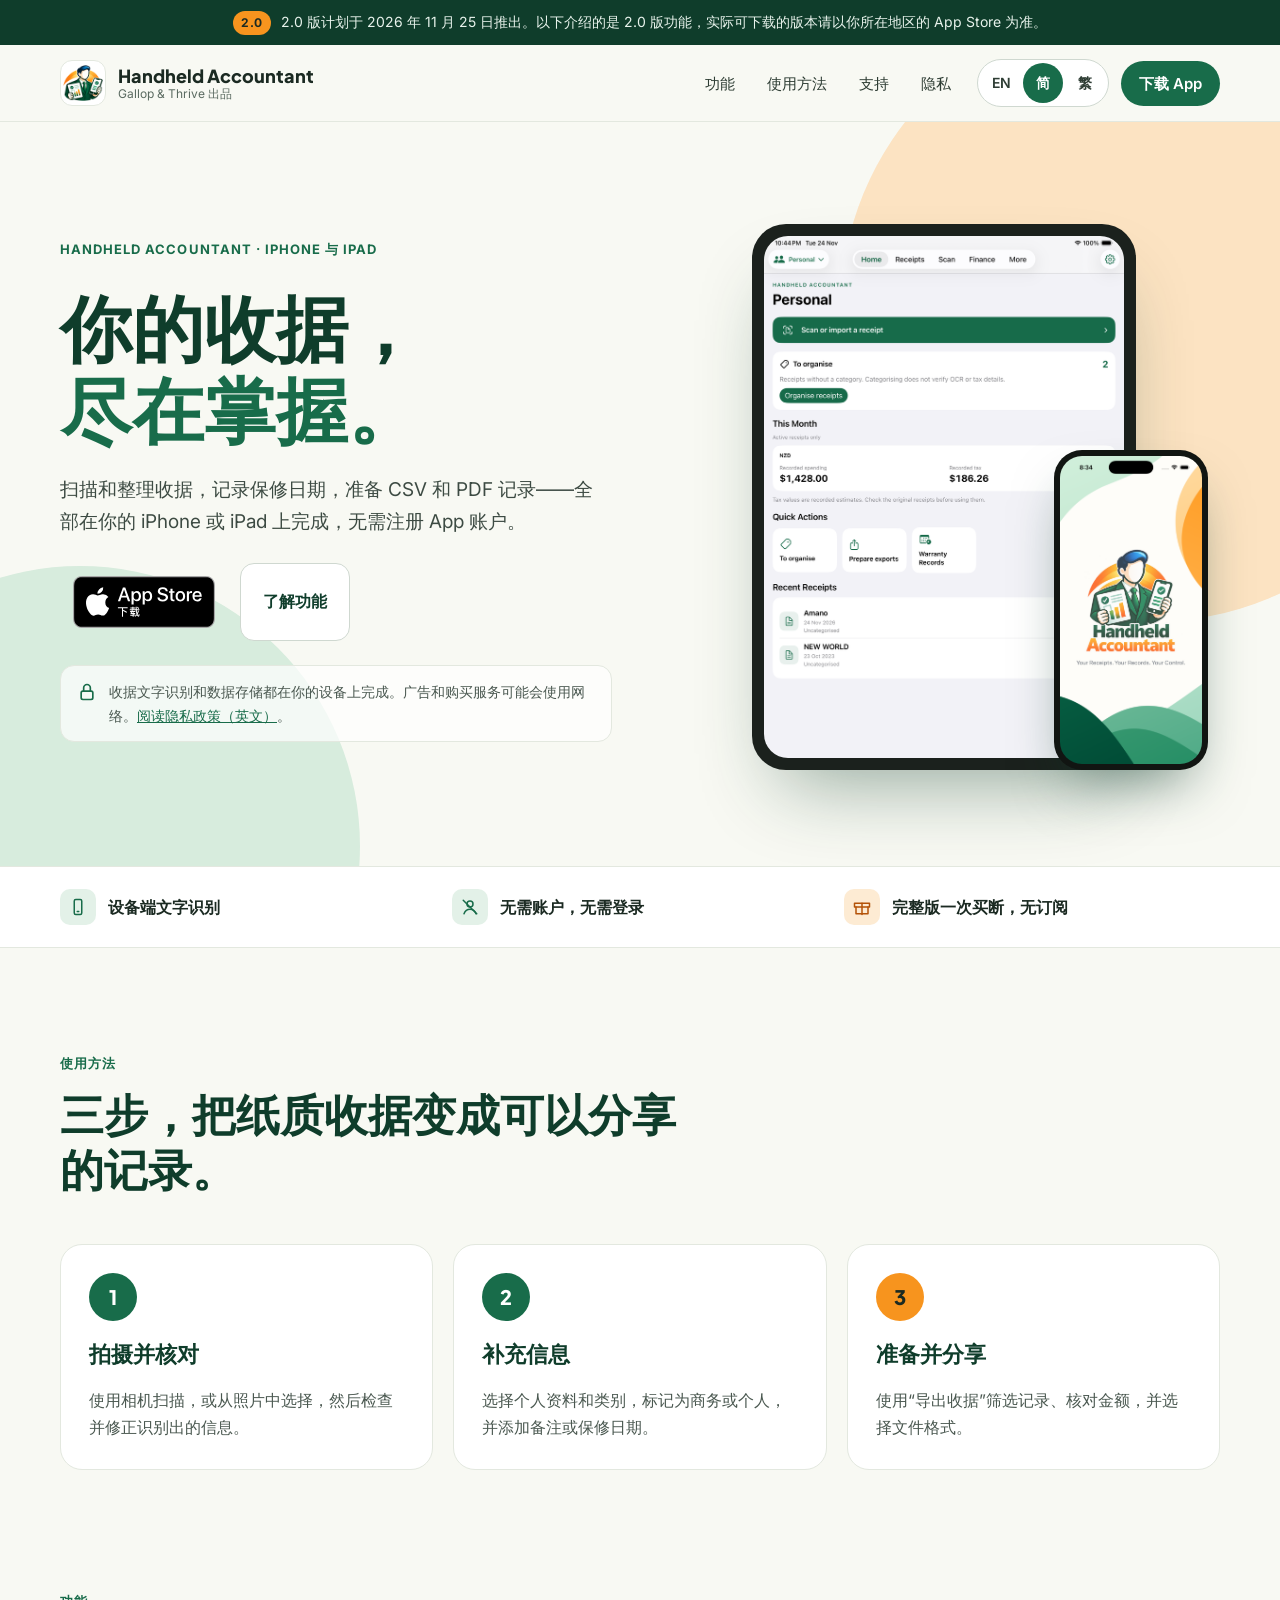
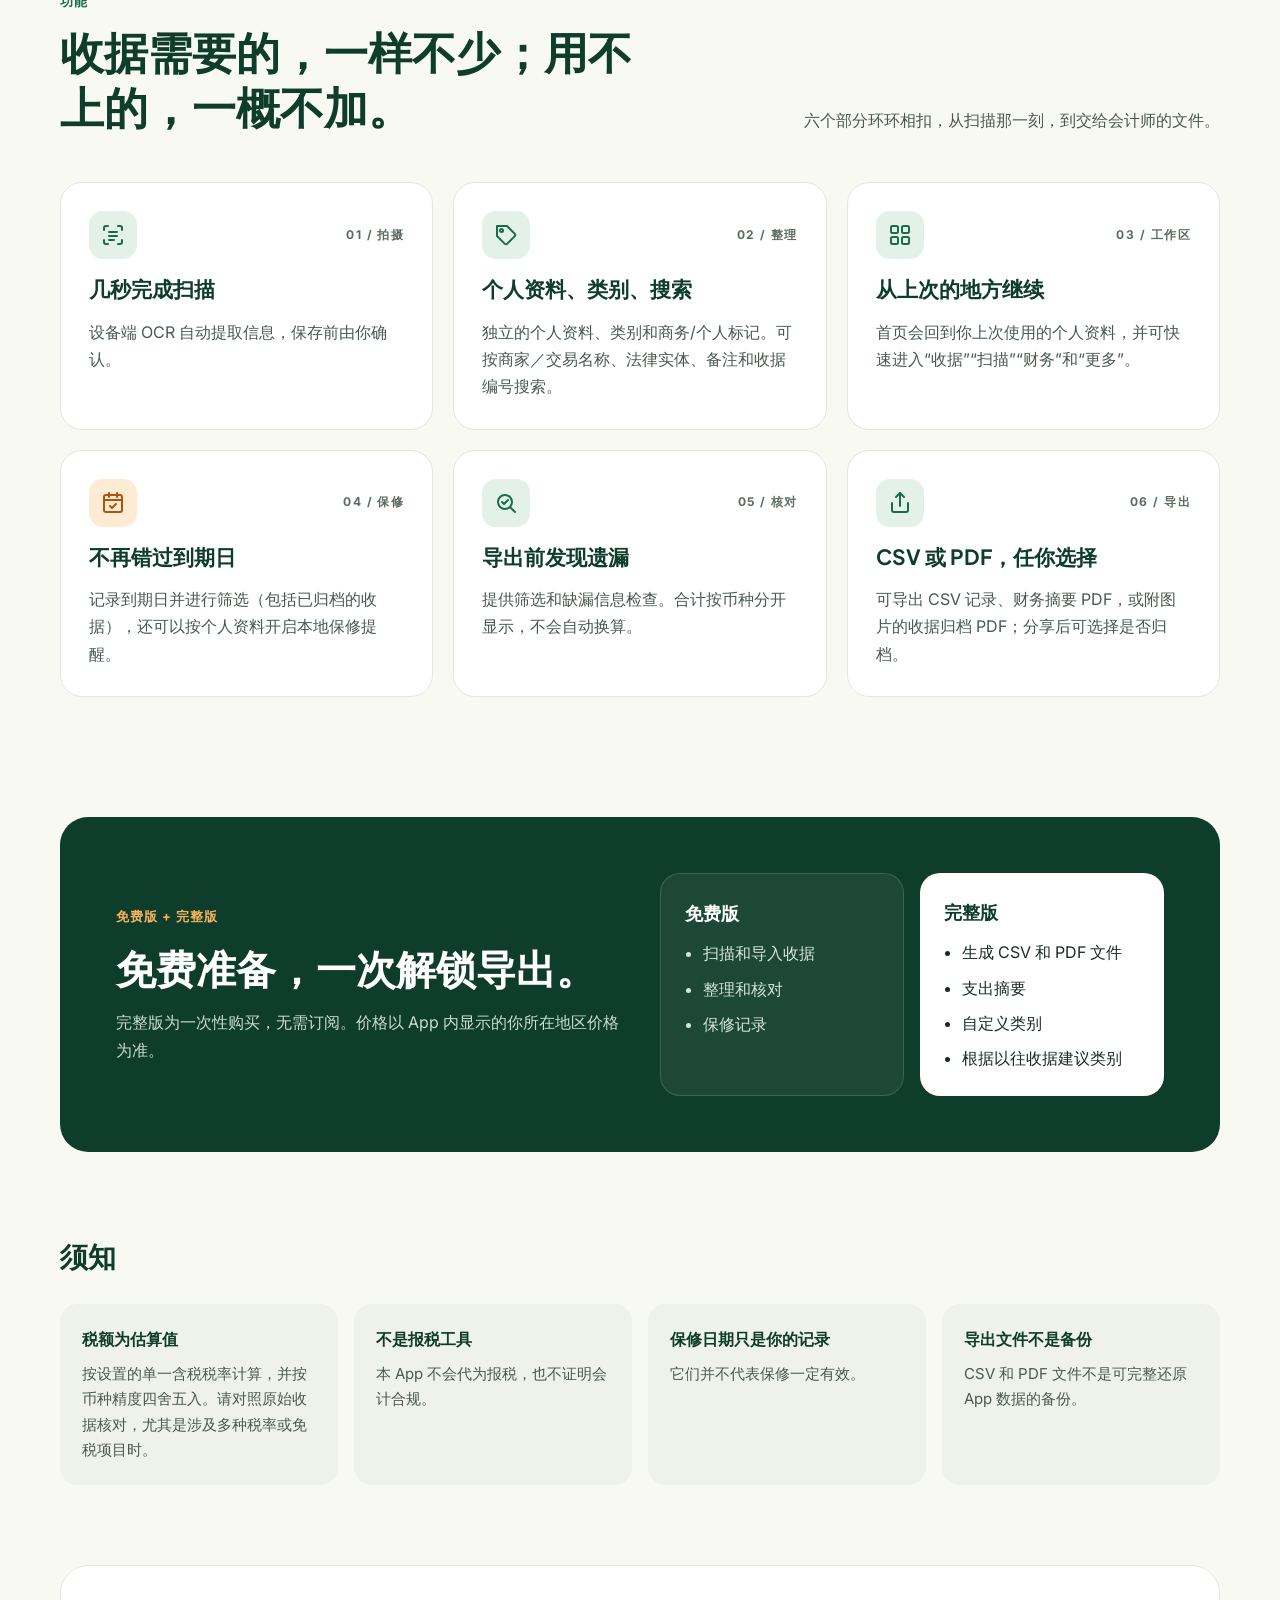
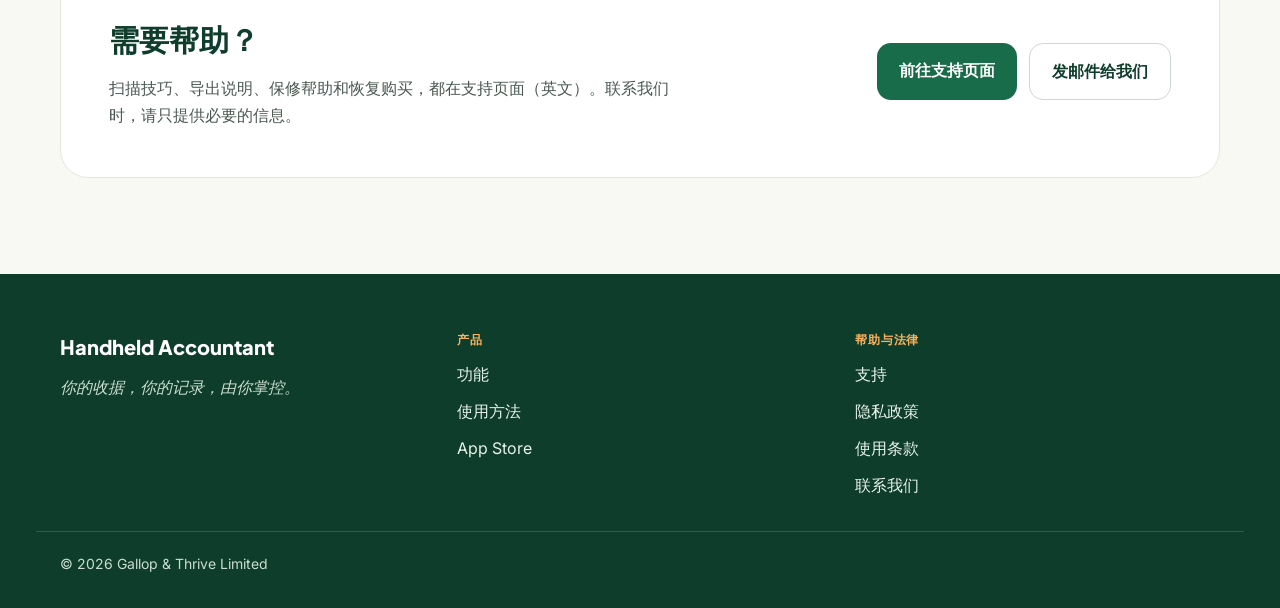
==== zh-hans/index.html @ f7d6fe5a "Add Simplified Chinese homepage" ====
<!DOCTYPE html>

<html lang="zh-Hans">
<head>
<meta charset="utf-8"/>
<title>Handheld Accountant — 首页</title>

<link href="https://fonts.googleapis.com" rel="preconnect"/><link href="https://fonts.googleapis.com/css2?family=Inter:wght@400;500;600;700&amp;family=Plus+Jakarta+Sans:wght@600;700;800&amp;display=swap" rel="stylesheet"/><meta content="width=device-width, initial-scale=1" name="viewport"/><meta content="在 iPhone 和 iPad 上扫描、整理和核对收据，记录保修日期，并准备 CSV 和 PDF 导出文件。" name="description"/><meta content="#186C4A" name="theme-color"/><meta content="website" property="og:type"/><meta content="zh_CN" property="og:locale"/><meta content="Handheld Accountant — 首页" property="og:title"/><meta content="在 iPhone 和 iPad 上扫描、整理和核对收据，记录保修日期，并准备 CSV 和 PDF 导出文件。" property="og:description"/><meta content="https://gallopnthrive-web.github.io/zh-hans/" property="og:url"/><meta content="https://gallopnthrive-web.github.io/assets/og-image.jpg" property="og:image"/><meta content="1200" property="og:image:width"/><meta content="630" property="og:image:height"/><meta content="summary_large_image" name="twitter:card"/><link href="/css/site.css?v=20261124-3" rel="stylesheet"/><link href="/assets/favicon-32.png" rel="icon" sizes="32x32" type="image/png"/><link href="/assets/apple-touch-icon.png" rel="apple-touch-icon"/><link href="https://gallopnthrive-web.github.io/zh-hans/" rel="canonical"/><link href="https://gallopnthrive-web.github.io/" hreflang="en" rel="alternate"/><link href="https://gallopnthrive-web.github.io/zh-hans/" hreflang="zh-Hans" rel="alternate"/><link href="https://gallopnthrive-web.github.io/zh-hant/" hreflang="zh-Hant" rel="alternate"/><link href="https://gallopnthrive-web.github.io/" hreflang="x-default" rel="alternate"/></head>
<body><a class="skip-link" href="#main">跳到主要内容</a>


<div class="design-001">
<!-- Version notice -->
<div class="version-notice design-002">
<span class="design-003">2.0</span>2.0 版计划于 2026 年 11 月 25 日推出。以下介绍的是 2.0 版功能，实际可下载的版本请以你所在地区的 App Store 为准。
</div>
<!-- Header -->
<header class="site-header design-004">
<div class="design-005">
<a aria-current="page" class="home-link design-006" href="/zh-hans/">
<span class="design-007"><img alt="" class="design-008" src="/assets/accountant-character-96.png"/></span>
<span class="design-009"><span class="design-010">Handheld Accountant</span><span class="design-011">Gallop &amp; Thrive 出品</span></span>
</a>
<nav aria-label="主导航" class="design-012">
<a class="nav-link design-013" href="#features">功能</a>
<a class="nav-link design-013" href="#workflow">使用方法</a>
<a class="nav-link design-013" href="/Handheld-Accountants/support.html" hreflang="en">支持</a>
<a class="nav-link design-013" href="/Handheld-Accountants/" hreflang="en">隐私</a>
<div class="lang-switch" role="group" aria-label="语言"><a href="/" hreflang="en" lang="en" title="English" aria-label="English">EN</a><a href="/zh-hans/" hreflang="zh-Hans" lang="zh-Hans" title="简体中文" aria-label="简体中文" aria-current="true">简</a><a href="/zh-hant/" hreflang="zh-Hant" lang="zh-Hant" title="繁體中文" aria-label="繁體中文">繁</a></div>
<a class="nav-link design-014" href="https://apps.apple.com/app/id6785436951">下载 App</a>
</nav>
</div>
</header>
<main id="main">
<!-- Hero -->
<section class="home-hero design-015">
<div aria-hidden="true" class="design-016"></div>
<div aria-hidden="true" class="design-017"></div>
<div class="design-018">
<div class="design-019">
<p class="section-label design-020">Handheld Accountant · iPhone 与 iPad</p>
<h1 class="design-021">你的收据，<br/><span class="design-022">尽在掌握。</span></h1>
<p class="design-023">扫描和整理收据，记录保修日期，准备 CSV 和 PDF 记录——全部在你的 iPhone 或 iPad 上完成，无需注册 App 账户。</p>
<div class="design-024">
<a class="app-store-badge" href="https://apps.apple.com/app/id6785436951"><img alt="在 App Store 下载" height="52" src="/assets/app-store-badge-zh-hans.svg"/></a>
<a class="design-025" href="#features">了解功能</a>
</div>
<div class="design-026">
<svg aria-hidden="true" class="design-027" fill="none" height="20" stroke="#186C4A" stroke-linecap="round" stroke-linejoin="round" stroke-width="2" viewbox="0 0 24 24" width="20"><rect height="10" rx="2" width="14" x="5" y="11"></rect><path d="M8 11V7a4 4 0 0 1 8 0v4"></path></svg>
<p class="design-028">收据文字识别和数据存储都在你的设备上完成。广告和购买服务可能会使用网络。<a href="/Handheld-Accountants/" hreflang="en">阅读隐私政策（英文）</a>。</p>
</div>
</div>
<div class="design-029">
<div class="design-030">
<img alt="iPad 上的 Handheld Accountant 首页，显示扫描按钮、待整理项目和最近的收据" class="design-031" src="/assets/ipad-home-screenshot.png"/>
</div>
<div class="design-032">
<img alt="iPhone 上的 Handheld Accountant 启动画面" class="design-033" src="/assets/iphone-home-screenshot.png"/>
</div>
</div>
</div>
</section>
<!-- Trust strip -->
<section aria-label="亮点" class="design-034">
<div class="design-035">
<div class="design-036"><span class="design-037"><svg aria-hidden="true" fill="none" height="18" stroke="#186C4A" stroke-linecap="round" stroke-linejoin="round" stroke-width="2" viewbox="0 0 24 24" width="18"><rect height="20" rx="2" width="10" x="7" y="2"></rect><path d="M11 18h2"></path></svg></span>设备端文字识别</div>
<div class="design-036"><span class="design-037"><svg aria-hidden="true" fill="none" height="18" stroke="#186C4A" stroke-linecap="round" stroke-linejoin="round" stroke-width="2" viewbox="0 0 24 24" width="18"><circle cx="12" cy="8" r="4"></circle><path d="M4 21c1.5-4 4.5-6 8-6s6.5 2 8 6"></path><path d="M3 3l18 18"></path></svg></span>无需账户，无需登录</div>
<div class="design-036"><span class="design-038"><svg aria-hidden="true" fill="none" height="18" stroke="#B45309" stroke-linecap="round" stroke-linejoin="round" stroke-width="2" viewbox="0 0 24 24" width="18"><path d="M20 12v9H4v-9"></path><path d="M2 7h20v5H2z"></path><path d="M12 22V7"></path></svg></span>完整版一次买断，无订阅</div>
</div>
</section>
<!-- How it works -->
<section class="design-039" id="workflow">
<p class="section-label design-040">使用方法</p>
<h2 class="design-041">三步，把纸质收据变成可以分享的记录。</h2>
<ol class="design-042">
<li class="design-043">
<span class="design-044">1</span>
<h3 class="design-045">拍摄并核对</h3>
<p class="design-046">使用相机扫描，或从照片中选择，然后检查并修正识别出的信息。</p>
</li>
<li class="design-043">
<span class="design-044">2</span>
<h3 class="design-045">补充信息</h3>
<p class="design-046">选择个人资料和类别，标记为商务或个人，并添加备注或保修日期。</p>
</li>
<li class="design-043">
<span class="design-047">3</span>
<h3 class="design-045">准备并分享</h3>
<p class="design-046">使用“导出收据”筛选记录、核对金额，并选择文件格式。</p>
</li>
</ol>
</section>
<!-- Features -->
<section class="design-048" id="features">
<div class="design-049">
<div>
<p class="section-label design-040">功能</p>
<h2 class="design-050">收据需要的，一样不少；用不上的，一概不加。</h2>
</div>
<p class="design-051">六个部分环环相扣，从扫描那一刻，到交给会计师的文件。</p>
</div>
<div class="design-052">
<article class="design-053">
<div class="design-054"><span class="design-055"><svg aria-hidden="true" fill="none" height="24" stroke="#186C4A" stroke-linecap="round" stroke-linejoin="round" stroke-width="2" viewbox="0 0 24 24" width="24"><path d="M3 7V5a2 2 0 0 1 2-2h2"></path><path d="M17 3h2a2 2 0 0 1 2 2v2"></path><path d="M21 17v2a2 2 0 0 1-2 2h-2"></path><path d="M7 21H5a2 2 0 0 1-2-2v-2"></path><path d="M8 9h8M8 13h8M8 17h5"></path></svg></span><span class="design-056">01 / 拍摄</span></div>
<h3 class="design-057">几秒完成扫描</h3>
<p class="design-046">设备端 OCR 自动提取信息，保存前由你确认。</p>
</article>
<article class="design-053">
<div class="design-054"><span class="design-055"><svg aria-hidden="true" fill="none" height="24" stroke="#186C4A" stroke-linecap="round" stroke-linejoin="round" stroke-width="2" viewbox="0 0 24 24" width="24"><path d="M20.6 13.4 13.4 20.6a2 2 0 0 1-2.8 0L3 13V3h10l7.6 7.6a2 2 0 0 1 0 2.8z"></path><circle cx="7.5" cy="7.5" r="1.5"></circle></svg></span><span class="design-056">02 / 整理</span></div>
<h3 class="design-057">个人资料、类别、搜索</h3>
<p class="design-046">独立的个人资料、类别和商务/个人标记。可按商家／交易名称、法律实体、备注和收据编号搜索。</p>
</article>
<article class="design-053">
<div class="design-054"><span class="design-055"><svg aria-hidden="true" fill="none" height="24" stroke="#186C4A" stroke-linecap="round" stroke-linejoin="round" stroke-width="2" viewbox="0 0 24 24" width="24"><rect height="7" rx="1.5" width="7" x="3" y="3"></rect><rect height="7" rx="1.5" width="7" x="14" y="3"></rect><rect height="7" rx="1.5" width="7" x="3" y="14"></rect><rect height="7" rx="1.5" width="7" x="14" y="14"></rect></svg></span><span class="design-056">03 / 工作区</span></div>
<h3 class="design-057">从上次的地方继续</h3>
<p class="design-046">首页会回到你上次使用的个人资料，并可快速进入“收据”“扫描”“财务”和“更多”。</p>
</article>
<article class="design-053">
<div class="design-054"><span class="design-058"><svg aria-hidden="true" fill="none" height="24" stroke="#B45309" stroke-linecap="round" stroke-linejoin="round" stroke-width="2" viewbox="0 0 24 24" width="24"><rect height="17" rx="2" width="18" x="3" y="4"></rect><path d="M3 9h18M8 2v4M16 2v4"></path><path d="m9 15 2 2 4-4"></path></svg></span><span class="design-056">04 / 保修</span></div>
<h3 class="design-057">不再错过到期日</h3>
<p class="design-046">记录到期日并进行筛选（包括已归档的收据），还可以按个人资料开启本地保修提醒。</p>
</article>
<article class="design-053">
<div class="design-054"><span class="design-055"><svg aria-hidden="true" fill="none" height="24" stroke="#186C4A" stroke-linecap="round" stroke-linejoin="round" stroke-width="2" viewbox="0 0 24 24" width="24"><circle cx="11" cy="11" r="7"></circle><path d="m21 21-4.3-4.3"></path><path d="m8 11 2 2 4-4"></path></svg></span><span class="design-056">05 / 核对</span></div>
<h3 class="design-057">导出前发现遗漏</h3>
<p class="design-046">提供筛选和缺漏信息检查。合计按币种分开显示，不会自动换算。</p>
</article>
<article class="design-053">
<div class="design-054"><span class="design-055"><svg aria-hidden="true" fill="none" height="24" stroke="#186C4A" stroke-linecap="round" stroke-linejoin="round" stroke-width="2" viewbox="0 0 24 24" width="24"><path d="M4 12v7a2 2 0 0 0 2 2h12a2 2 0 0 0 2-2v-7"></path><path d="m16 6-4-4-4 4"></path><path d="M12 2v13"></path></svg></span><span class="design-056">06 / 导出</span></div>
<h3 class="design-057">CSV 或 PDF，任你选择</h3>
<p class="design-046">可导出 CSV 记录、财务摘要 PDF，或附图片的收据归档 PDF；分享后可选择是否归档。</p>
</article>
</div>
</section>
<!-- Full Version -->
<section class="design-059">
<div class="design-060">
<div class="design-061">
<p class="section-label design-062">免费版 + 完整版</p>
<h2 class="design-063">免费准备，一次解锁导出。</h2>
<p class="design-064">完整版为一次性购买，无需订阅。价格以 App 内显示的你所在地区价格为准。</p>
</div>
<div class="design-065">
<div class="design-066">
<h3 class="design-067">免费版</h3>
<ul class="design-068"><li>扫描和导入收据</li><li>整理和核对</li><li>保修记录</li></ul>
</div>
<div class="design-069">
<h3 class="design-070">完整版</h3>
<ul class="design-071"><li>生成 CSV 和 PDF 文件</li><li>支出摘要</li><li>自定义类别</li><li>根据以往收据建议类别</li></ul>
</div>
</div>
</div>
</section>
<!-- Good to know -->
<section class="design-072">
<h2 class="design-073">须知</h2>
<div class="design-074">
<div class="design-075"><h3 class="design-076">税额为估算值</h3><p class="design-077">按设置的单一含税税率计算，并按币种精度四舍五入。请对照原始收据核对，尤其是涉及多种税率或免税项目时。</p></div>
<div class="design-075"><h3 class="design-076">不是报税工具</h3><p class="design-077">本 App 不会代为报税，也不证明会计合规。</p></div>
<div class="design-075"><h3 class="design-076">保修日期只是你的记录</h3><p class="design-077">它们并不代表保修一定有效。</p></div>
<div class="design-075"><h3 class="design-076">导出文件不是备份</h3><p class="design-077">CSV 和 PDF 文件不是可完整还原 App 数据的备份。</p></div>
</div>
</section>
<!-- Support CTA -->
<section class="design-078">
<div class="design-079">
<div class="design-080">
<h2 class="design-081">需要帮助？</h2>
<p class="design-046">扫描技巧、导出说明、保修帮助和恢复购买，都在支持页面（英文）。联系我们时，请只提供必要的信息。</p>
</div>
<div class="design-024">
<a class="design-082" href="/Handheld-Accountants/support.html" hreflang="en">前往支持页面</a>
<a class="design-083" href="mailto:gallopnthrive@gmail.com?subject=Handheld%20Accountant%20Support">发邮件给我们</a>
</div>
</div>
</section>
</main>
<!-- Footer -->
<footer class="site-footer design-084">
<div class="design-085">
<div class="design-086">
<span class="design-087">Handheld Accountant</span>
<span class="design-088">你的收据，你的记录，由你掌控。</span>
</div>
<nav aria-label="页脚" class="design-086">
<span class="design-089">产品</span>
<a class="design-090" href="#features">功能</a>
<a class="design-090" href="#workflow">使用方法</a>
<a class="design-090" href="https://apps.apple.com/app/id6785436951">App Store</a>
</nav>
<nav aria-label="帮助与法律" class="design-086">
<span class="design-089">帮助与法律</span>
<a class="design-090" href="/Handheld-Accountants/support.html" hreflang="en">支持</a>
<a class="design-090" href="/Handheld-Accountants/" hreflang="en">隐私政策</a>
<a class="design-090" href="https://www.apple.com/legal/internet-services/itunes/dev/stdeula/">使用条款</a>
<a class="design-090" href="mailto:gallopnthrive@gmail.com">联系我们</a>
</nav>
</div>
<div class="design-091">© 2026 Gallop &amp; Thrive Limited</div>
</footer>
</div>


</body>
</html>
---- css/site.css ----
/* Shared styles, extracted without redesigning the supplied layouts. */
body{margin:0;background:#F8F9F3}a{color:#186C4A}a:hover{color:#0F3D2B}
html{scroll-behavior:smooth} :target{scroll-margin-top:140px}
img{max-width:100%} .skip-link{position:fixed;top:-100px;left:16px;z-index:100;background:white;padding:12px 20px}.skip-link:focus{top:12px}
:focus-visible{outline:3px solid #B45309;outline-offset:4px}
.app-store-badge{display:inline-flex;align-items:center;padding:13px}.app-store-badge img{height:52px;width:auto;display:block}
.faq-item{border-radius:18px;background:#fff;border:1px solid #E3E8DF;overflow:hidden}
.faq-item summary{min-height:64px;box-sizing:border-box;padding:18px 22px;display:flex;align-items:center;justify-content:space-between;gap:16px;cursor:pointer;font:600 17px Inter,system-ui,sans-serif;color:#1B2A22;list-style:none}
.faq-item summary::-webkit-details-marker{display:none}.faq-item summary:after{content:'+';flex:none;width:32px;height:32px;border-radius:50%;background:#E3F1E8;color:#186C4A;display:flex;align-items:center;justify-content:center;font-size:20px}.faq-item[open] summary:after{content:'−'}
.faq-item p{margin:0;padding:0 22px 22px;color:#4A5850;font-size:16px}
.legal-section{display:flex;flex-direction:column;gap:14px;padding-top:44px;border-top:1px solid #E3E8DF}
.legal-section h2{margin:0;font-family:'Plus Jakarta Sans',sans-serif;font-size:26px;line-height:1.2;color:#0F3D2B}.legal-section h3{margin:0;font-size:18px;color:#0F3D2B}.legal-section p,.legal-section ul{margin:0}.legal-section li+li{margin-top:6px}.legal-content{overflow-wrap:anywhere}.policy-introduction p:first-child{margin-top:0}
.design-001{font-family: Inter, system-ui, sans-serif; color: #1B2A22; background: #F8F9F3; line-height: 1.55}
.design-002{background: #0F3D2B; color: #E8F3EC; font-size: 14px; padding: 10px 24px; text-align: center}
.design-003{display: inline-block; background: #F7941E; color: #1B2A22; font-weight: 700; font-size: 12px; letter-spacing: 0.04em; padding: 2px 8px; border-radius: 999px; margin-right: 10px}
.design-004{position: sticky; top: 0; z-index: 10; background: rgba(248,249,243,0.94); border-bottom: 1px solid #E3E8DF}
.design-005{max-width: 1160px; margin: 0 auto; padding: 14px 24px; display: flex; flex-wrap: wrap; align-items: center; justify-content: space-between; gap: 16px}
.design-006{display: flex; align-items: center; gap: 12px; text-decoration: none; color: #1B2A22}
.design-007{width: 44px; height: 44px; border-radius: 12px; background: #FFFFFF; border: 1px solid #E3E8DF; display: flex; align-items: center; justify-content: center; overflow: hidden}
.design-008{width: 40px; height: auto}
.design-009{display: flex; flex-direction: column; line-height: 1.15}
.design-010{font-family: 'Plus Jakarta Sans', sans-serif; font-weight: 800; font-size: 18px}
.design-011{font-size: 12px; color: #5B6B61}
.design-012{display: flex; flex-wrap: wrap; align-items: center; gap: 4px}
.design-013{padding: 10px 14px; border-radius: 10px; text-decoration: none; color: #2E3D34; font-weight: 500; font-size: 15px}
.design-014{margin-left: 8px; padding: 10px 18px; border-radius: 999px; text-decoration: none; background: #186C4A; color: #FFFFFF; font-weight: 600; font-size: 15px}
.design-015{position: relative; overflow: hidden}
.design-016{position: absolute; right: -180px; top: -120px; width: 620px; height: 620px; border-radius: 50%; background: #FCE3C2}
.design-017{position: absolute; left: -200px; bottom: -260px; width: 560px; height: 560px; border-radius: 50%; background: #D7ECDD}
.design-018{position: relative; max-width: 1160px; margin: 0 auto; padding: 88px 24px 96px; display: grid; grid-template-columns: repeat(auto-fit, minmax(min(100%, 440px), 1fr)); gap: 56px; align-items: center}
.design-019{display: flex; flex-direction: column; gap: 24px}
.design-020{margin: 0; font-size: 13px; font-weight: 700; letter-spacing: 0.14em; text-transform: uppercase; color: #186C4A}
.design-021{margin: 0; font-family: 'Plus Jakarta Sans', sans-serif; font-weight: 800; font-size: clamp(44px, 6vw, 72px); line-height: 1.02; letter-spacing: -0.02em; color: #0F3D2B}
.design-022{color: #186C4A}
.design-023{margin: 0; font-size: 19px; color: #3D4B43; max-width: 34rem}
.design-024{display: flex; flex-wrap: wrap; gap: 12px}
.design-025{display: inline-flex; align-items: center; padding: 14px 22px; border-radius: 14px; background: #FFFFFF; border: 1px solid #CFD8D0; color: #0F3D2B; text-decoration: none; font-weight: 600; font-size: 16px}
.design-026{display: flex; gap: 12px; align-items: flex-start; padding: 14px 16px; border-radius: 14px; background: rgba(255,255,255,0.7); border: 1px solid #E3E8DF; max-width: 34rem}
.design-027{flex: none; margin-top: 2px}
.design-028{margin: 0; font-size: 14px; color: #4A5850}
.design-029{position: relative; display: flex; justify-content: center; align-items: flex-end; min-height: 560px}
.design-030{position: relative; z-index: 1; width: 360px; padding: 12px; border-radius: 34px; background: #1B211D; box-shadow: 0 40px 80px -30px rgba(15,61,43,0.45)}
.design-031{display: block; width: 100%; height: auto; border-radius: 24px}
.design-032{position: absolute; z-index: 2; right: 12px; bottom: 0; width: 142px; padding: 6px; border-radius: 28px; background: #111512; box-shadow: 0 28px 55px -18px rgba(15,61,43,0.55)}
.design-033{display: block; width: 100%; height: auto; border-radius: 22px}
.design-034{border-top: 1px solid #E3E8DF; border-bottom: 1px solid #E3E8DF; background: #FFFFFF}
.design-035{max-width: 1160px; margin: 0 auto; padding: 22px 24px; display: grid; grid-template-columns: repeat(auto-fit, minmax(240px, 1fr)); gap: 16px}
.design-036{display: flex; align-items: center; gap: 12px; font-weight: 600; color: #1B2A22}
.design-037{width: 36px; height: 36px; border-radius: 10px; background: #E3F1E8; display: flex; align-items: center; justify-content: center}
.design-038{width: 36px; height: 36px; border-radius: 10px; background: #FDEBD3; display: flex; align-items: center; justify-content: center}
.design-039{max-width: 1160px; margin: 0 auto; padding: 104px 24px 40px}
.design-040{margin: 0 0 12px; font-size: 13px; font-weight: 700; letter-spacing: 0.14em; text-transform: uppercase; color: #186C4A}
.design-041{margin: 0 0 48px; font-family: 'Plus Jakarta Sans', sans-serif; font-weight: 800; font-size: clamp(32px, 4vw, 44px); line-height: 1.1; color: #0F3D2B; max-width: 40rem}
.design-042{list-style: none; margin: 0; padding: 0; display: grid; grid-template-columns: repeat(auto-fit, minmax(280px, 1fr)); gap: 20px}
.design-043{padding: 28px; border-radius: 22px; background: #FFFFFF; border: 1px solid #E3E8DF; display: flex; flex-direction: column; gap: 14px}
.design-044{width: 48px; height: 48px; border-radius: 50%; background: #186C4A; color: #FFFFFF; font-family: 'Plus Jakarta Sans', sans-serif; font-weight: 800; font-size: 20px; display: flex; align-items: center; justify-content: center}
.design-045{margin: 0; font-family: 'Plus Jakarta Sans', sans-serif; font-size: 22px; color: #0F3D2B}
.design-046{margin: 0; color: #4A5850}
.design-047{width: 48px; height: 48px; border-radius: 50%; background: #F7941E; color: #1B2A22; font-family: 'Plus Jakarta Sans', sans-serif; font-weight: 800; font-size: 20px; display: flex; align-items: center; justify-content: center}
.design-048{max-width: 1160px; margin: 0 auto; padding: 80px 24px 40px}
.design-049{display: flex; flex-wrap: wrap; justify-content: space-between; align-items: flex-end; gap: 24px; margin-bottom: 48px}
.design-050{margin: 0; font-family: 'Plus Jakarta Sans', sans-serif; font-weight: 800; font-size: clamp(32px, 4vw, 44px); line-height: 1.1; color: #0F3D2B; max-width: 36rem}
.design-051{margin: 0; color: #4A5850; max-width: 26rem}
.design-052{display: grid; grid-template-columns: repeat(auto-fit, minmax(320px, 1fr)); gap: 20px}
.design-053{padding: 28px; border-radius: 22px; background: #FFFFFF; border: 1px solid #E3E8DF; display: flex; flex-direction: column; gap: 12px}
.design-054{display: flex; justify-content: space-between; align-items: center}
.design-055{width: 48px; height: 48px; border-radius: 14px; background: #E3F1E8; display: flex; align-items: center; justify-content: center}
.design-056{font-size: 12px; font-weight: 700; letter-spacing: 0.12em; color: #5B6B61}
.design-057{margin: 0; font-family: 'Plus Jakarta Sans', sans-serif; font-size: 21px; color: #0F3D2B}
.design-058{width: 48px; height: 48px; border-radius: 14px; background: #FDEBD3; display: flex; align-items: center; justify-content: center}
.design-059{max-width: 1160px; margin: 0 auto; padding: 80px 24px}
.design-060{border-radius: 28px; background: #0F3D2B; color: #E8F3EC; padding: clamp(28px, 5vw, 56px); display: grid; grid-template-columns: repeat(auto-fit, minmax(min(100%, 380px), 1fr)); gap: 40px; align-items: center}
.design-061{display: flex; flex-direction: column; gap: 16px}
.design-062{margin: 0; font-size: 13px; font-weight: 700; letter-spacing: 0.14em; text-transform: uppercase; color: #F9B35E}
.design-063{margin: 0; font-family: 'Plus Jakarta Sans', sans-serif; font-weight: 800; font-size: clamp(30px, 3.6vw, 40px); line-height: 1.1; color: #FFFFFF}
.design-064{margin: 0; color: #C9DDD0}
.design-065{display: grid; grid-template-columns: repeat(auto-fit, minmax(220px, 1fr)); gap: 16px}
.design-066{padding: 24px; border-radius: 20px; background: rgba(255,255,255,0.06); border: 1px solid rgba(255,255,255,0.14)}
.design-067{margin: 0 0 12px; font-family: 'Plus Jakarta Sans', sans-serif; font-size: 18px; color: #FFFFFF}
.design-068{margin: 0; padding-left: 18px; color: #D4E5DA; display: flex; flex-direction: column; gap: 8px}
.design-069{padding: 24px; border-radius: 20px; background: #FFFFFF; color: #1B2A22}
.design-070{margin: 0 0 12px; font-family: 'Plus Jakarta Sans', sans-serif; font-size: 18px; color: #0F3D2B}
.design-071{margin: 0; padding-left: 18px; display: flex; flex-direction: column; gap: 8px}
.design-072{max-width: 1160px; margin: 0 auto; padding: 0 24px 80px}
.design-073{margin: 0 0 24px; font-family: 'Plus Jakarta Sans', sans-serif; font-weight: 800; font-size: 28px; color: #0F3D2B}
.design-074{display: grid; grid-template-columns: repeat(auto-fit, minmax(250px, 1fr)); gap: 16px}
.design-075{padding: 22px; border-radius: 18px; background: #EEF2EA}
.design-076{margin: 0 0 8px; font-size: 16px; color: #0F3D2B}
.design-077{margin: 0; font-size: 15px; color: #4A5850}
.design-078{max-width: 1160px; margin: 0 auto; padding: 0 24px 96px}
.design-079{border-radius: 28px; background: #FFFFFF; border: 1px solid #E3E8DF; padding: clamp(28px, 5vw, 48px); display: flex; flex-wrap: wrap; align-items: center; justify-content: space-between; gap: 28px}
.design-080{display: flex; flex-direction: column; gap: 10px; max-width: 36rem}
.design-081{margin: 0; font-family: 'Plus Jakarta Sans', sans-serif; font-weight: 800; font-size: 30px; color: #0F3D2B}
.design-082{padding: 14px 22px; border-radius: 14px; background: #186C4A; color: #FFFFFF; text-decoration: none; font-weight: 600}
.design-083{padding: 14px 22px; border-radius: 14px; background: #FFFFFF; border: 1px solid #CFD8D0; color: #0F3D2B; text-decoration: none; font-weight: 600}
.design-084{background: #0F3D2B; color: #C9DDD0}
.design-085{max-width: 1160px; margin: 0 auto; padding: 56px 24px 32px; display: grid; grid-template-columns: repeat(auto-fit, minmax(220px, 1fr)); gap: 32px}
.design-086{display: flex; flex-direction: column; gap: 10px}
.design-087{font-family: 'Plus Jakarta Sans', sans-serif; font-weight: 800; font-size: 20px; color: #FFFFFF}
.design-088{font-style: italic}
.design-089{font-size: 12px; font-weight: 700; letter-spacing: 0.12em; color: #F9B35E}
.design-090{color: #E8F3EC; text-decoration: none}
.design-091{max-width: 1160px; margin: 0 auto; padding: 20px 24px 32px; border-top: 1px solid rgba(255,255,255,0.14); font-size: 14px}
.design-092{padding: 10px 14px; border-radius: 10px; text-decoration: none; color: #0F3D2B; background: #E3F1E8; font-weight: 600; font-size: 15px}
.design-093{position: relative; overflow: hidden; border-bottom: 1px solid #E3E8DF}
.design-094{position: absolute; right: -140px; top: -200px; width: 480px; height: 480px; border-radius: 50%; background: #FCE3C2}
.design-095{position: relative; max-width: 1160px; margin: 0 auto; padding: 72px 24px 64px; display: flex; flex-wrap: wrap; align-items: center; justify-content: space-between; gap: 40px}
.design-096{display: flex; flex-direction: column; gap: 16px; flex: 1 1 520px}
.design-097{margin: 0; font-family: 'Plus Jakarta Sans', sans-serif; font-weight: 800; font-size: clamp(38px, 5vw, 56px); line-height: 1.05; color: #0F3D2B}
.design-098{margin: 0; font-size: 18px; color: #3D4B43; max-width: 36rem}
.design-099{width: 220px; height: auto; flex: none}
.design-100{max-width: 1160px; margin: 0 auto; padding: 48px 24px 0}
.design-101{display: grid; grid-template-columns: repeat(auto-fit, minmax(230px, 1fr)); gap: 16px}
.design-102{padding: 22px; border-radius: 18px; background: #FFFFFF; border: 1px solid #E3E8DF; text-decoration: none; color: #1B2A22; display: flex; flex-direction: column; gap: 10px}
.design-103{font-weight: 700; font-size: 17px}
.design-104{font-size: 14px; color: #5B6B61}
.design-105{max-width: 1160px; margin: 0 auto; padding: 64px 24px 96px; display: flex; flex-wrap: wrap; gap: 32px; align-items: flex-start}
.design-106{flex: 999 1 560px; min-width: 0}
.design-107{margin: 0 0 20px; font-family: 'Plus Jakarta Sans', sans-serif; font-weight: 800; font-size: 32px; color: #0F3D2B}
.design-108{display: flex; flex-direction: column; gap: 12px}
.design-109{flex: 1 1 320px; display: flex; flex-direction: column; gap: 16px}
.design-110{padding: 28px; border-radius: 22px; background: #0F3D2B; color: #E8F3EC; display: flex; flex-direction: column; gap: 14px}
.design-111{margin: 0; font-family: 'Plus Jakarta Sans', sans-serif; font-weight: 800; font-size: 24px; color: #FFFFFF}
.design-112{display: inline-flex; align-items: center; justify-content: center; gap: 10px; padding: 14px 20px; border-radius: 14px; background: #F7941E; color: #1B2A22; text-decoration: none; font-weight: 700}
.design-113{margin: 0; font-family: 'Plus Jakarta Sans', sans-serif; font-weight: 800; font-size: 20px; color: #0F3D2B}
.design-114{margin: 0; padding: 0; list-style: none; display: flex; flex-direction: column; gap: 12px}
.design-115{display: flex; gap: 10px}
.design-116{margin: 0; padding: 14px; border-radius: 12px; background: #FDF1E1; color: #6B3A06; font-size: 14px}
.design-117{font-family: Inter, system-ui, sans-serif; color: #1B2A22; background: #F8F9F3; line-height: 1.65}
.design-118{max-width: 1160px; margin: 0 auto; padding: 14px 24px; display: flex; flex-wrap: wrap; align-items: center; justify-content: space-between; gap: 16px; line-height: 1.55}
.design-119{border-bottom: 1px solid #E3E8DF; background: #FFFFFF}
.design-120{max-width: 1160px; margin: 0 auto; padding: 64px 24px 48px; display: flex; flex-direction: column; gap: 16px}
.design-121{margin: 0; font-family: 'Plus Jakarta Sans', sans-serif; font-weight: 800; font-size: clamp(38px, 5vw, 52px); line-height: 1.05; color: #0F3D2B}
.design-122{margin: 0; font-size: 18px; color: #3D4B43; max-width: 44rem}
.design-123{display: flex; flex-wrap: wrap; gap: 10px}
.design-124{padding: 6px 12px; border-radius: 999px; background: #E3F1E8; color: #0F3D2B; font-size: 14px; font-weight: 600}
.design-125{padding: 6px 12px; border-radius: 999px; background: #EEF2EA; color: #3D4B43; font-size: 14px; font-weight: 600}
.design-126{max-width: 1160px; margin: 0 auto; padding: 40px 24px 0}
.design-127{display: grid; grid-template-columns: repeat(auto-fit, minmax(240px, 1fr)); gap: 16px}
.design-128{padding: 20px; border-radius: 18px; background: #FFFFFF; border: 1px solid #E3E8DF}
.design-129{display: block; color: #0F3D2B; margin-bottom: 4px}
.design-130{font-size: 15px; color: #4A5850}
.design-131{max-width: 1160px; margin: 0 auto; padding: 48px 24px 96px; display: flex; flex-wrap: wrap; gap: 48px; align-items: flex-start}
.design-132{flex: 1 1 260px; padding: 22px; border-radius: 18px; background: #FFFFFF; border: 1px solid #E3E8DF; line-height: 1.4}
.design-133{margin: 0 0 12px; font-size: 12px; font-weight: 700; letter-spacing: 0.12em; color: #5B6B61}
.design-134{margin: 0; padding-left: 22px; display: flex; flex-direction: column; gap: 9px; font-size: 15px}
.design-135{flex: 999 1 560px; min-width: 0; max-width: 46rem; display: flex; flex-direction: column; gap: 44px; font-size: 17px; color: #2E3D34}
.design-136{background: #0F3D2B; color: #C9DDD0; line-height: 1.55}
.design-137{padding: 22px 24px; border-radius: 18px; background: #FDF1E1; border: 1px solid #F6D4A6; display: flex; gap: 14px; align-items: flex-start}
.design-138{flex: none; margin-top: 3px}
.design-139{margin: 0; color: #5A3205}
.design-140{text-decoration: none}
.design-141{flex: 999 1 560px; min-width: 0; max-width: 46rem; display: flex; flex-direction: column; gap: 40px; font-size: 17px; color: #2E3D34}
.design-142{display: flex; flex-direction: column; gap: 14px}
.design-143{margin: 0; font-family: 'Plus Jakarta Sans', sans-serif; font-size: 26px; line-height: 1.2; color: #0F3D2B}
.design-144{margin: 0; padding: 16px 18px; border-radius: 12px; border: 1.5px dashed #B9C6BC; background: #FFFFFF; color: #5B6B61; font-size: 15px}
.design-145{display: flex; flex-direction: column; gap: 14px; padding-top: 40px; border-top: 1px solid #E3E8DF}
.design-146{padding: 22px; border-radius: 18px; background: #0F3D2B; color: #E8F3EC; display: flex; flex-wrap: wrap; justify-content: space-between; align-items: center; gap: 16px}
.design-147{padding: 12px 18px; border-radius: 12px; background: #F7941E; color: #1B2A22; text-decoration: none; font-weight: 700}
.design-148{color: #FFFFFF; font-weight: 600; text-decoration: none}
@media(max-width:600px){.site-header{position:relative}.site-header nav{gap:2px}.site-header .nav-link{padding:8px 10px;margin-left:0}main div,main aside,main nav,main article{min-width:0;max-width:100%;box-sizing:border-box}main [class]{overflow-wrap:break-word}.design-035{max-width: 1160px; margin: 0 auto; padding: 22px 24px; display: grid; grid-template-columns: repeat(auto-fit, minmax(min(100%, 240px), 1fr)); gap: 16px}.design-042{list-style: none; margin: 0; padding: 0; display: grid; grid-template-columns: repeat(auto-fit, minmax(min(100%, 280px), 1fr)); gap: 20px}.design-052{display: grid; grid-template-columns: repeat(auto-fit, minmax(min(100%, 320px), 1fr)); gap: 20px}.design-065{display: grid; grid-template-columns: repeat(auto-fit, minmax(min(100%, 220px), 1fr)); gap: 16px}.design-074{display: grid; grid-template-columns: repeat(auto-fit, minmax(min(100%, 250px), 1fr)); gap: 16px}.design-085{max-width: 1160px; margin: 0 auto; padding: 56px 24px 32px; display: grid; grid-template-columns: repeat(auto-fit, minmax(min(100%, 220px), 1fr)); gap: 32px}.design-101{display: grid; grid-template-columns: repeat(auto-fit, minmax(min(100%, 230px), 1fr)); gap: 16px}.design-127{display: grid; grid-template-columns: repeat(auto-fit, minmax(min(100%, 240px), 1fr)); gap: 16px}}
@media(prefers-reduced-motion:reduce){html{scroll-behavior:auto}}
/* Language switcher + Chinese typography (added 24 November 2026) */
.lang-switch{display:inline-flex;align-items:center;gap:2px;margin-left:8px;padding:3px;border:1px solid #CFD8D0;border-radius:999px;background:#FFFFFF}
.lang-switch a{min-width:40px;min-height:40px;padding:0 10px;box-sizing:border-box;display:inline-flex;align-items:center;justify-content:center;border-radius:999px;font-size:14px;font-weight:600;line-height:1;color:#2E3D34;text-decoration:none}
.lang-switch a:hover{background:#E3F1E8;color:#0F3D2B}
.lang-switch a[aria-current]{background:#186C4A;color:#FFFFFF}
html[lang="zh-Hans"] .design-001{font-family:Inter,"PingFang SC","Hiragino Sans GB","Microsoft YaHei","Noto Sans SC",system-ui,sans-serif;line-height:1.7}
html[lang="zh-Hant"] .design-001{font-family:Inter,"PingFang TC","Hiragino Sans CNS","Microsoft JhengHei","Noto Sans TC",system-ui,sans-serif;line-height:1.7}
html:lang(zh) .design-021{letter-spacing:0;line-height:1.15}
html:lang(zh) .design-041,html:lang(zh) .design-050,html:lang(zh) .design-063{line-height:1.25}
html:lang(zh) .design-020,html:lang(zh) .design-040,html:lang(zh) .design-062,html:lang(zh) .design-089{letter-spacing:.08em}
@media(max-width:600px){.lang-switch{margin-left:0}}
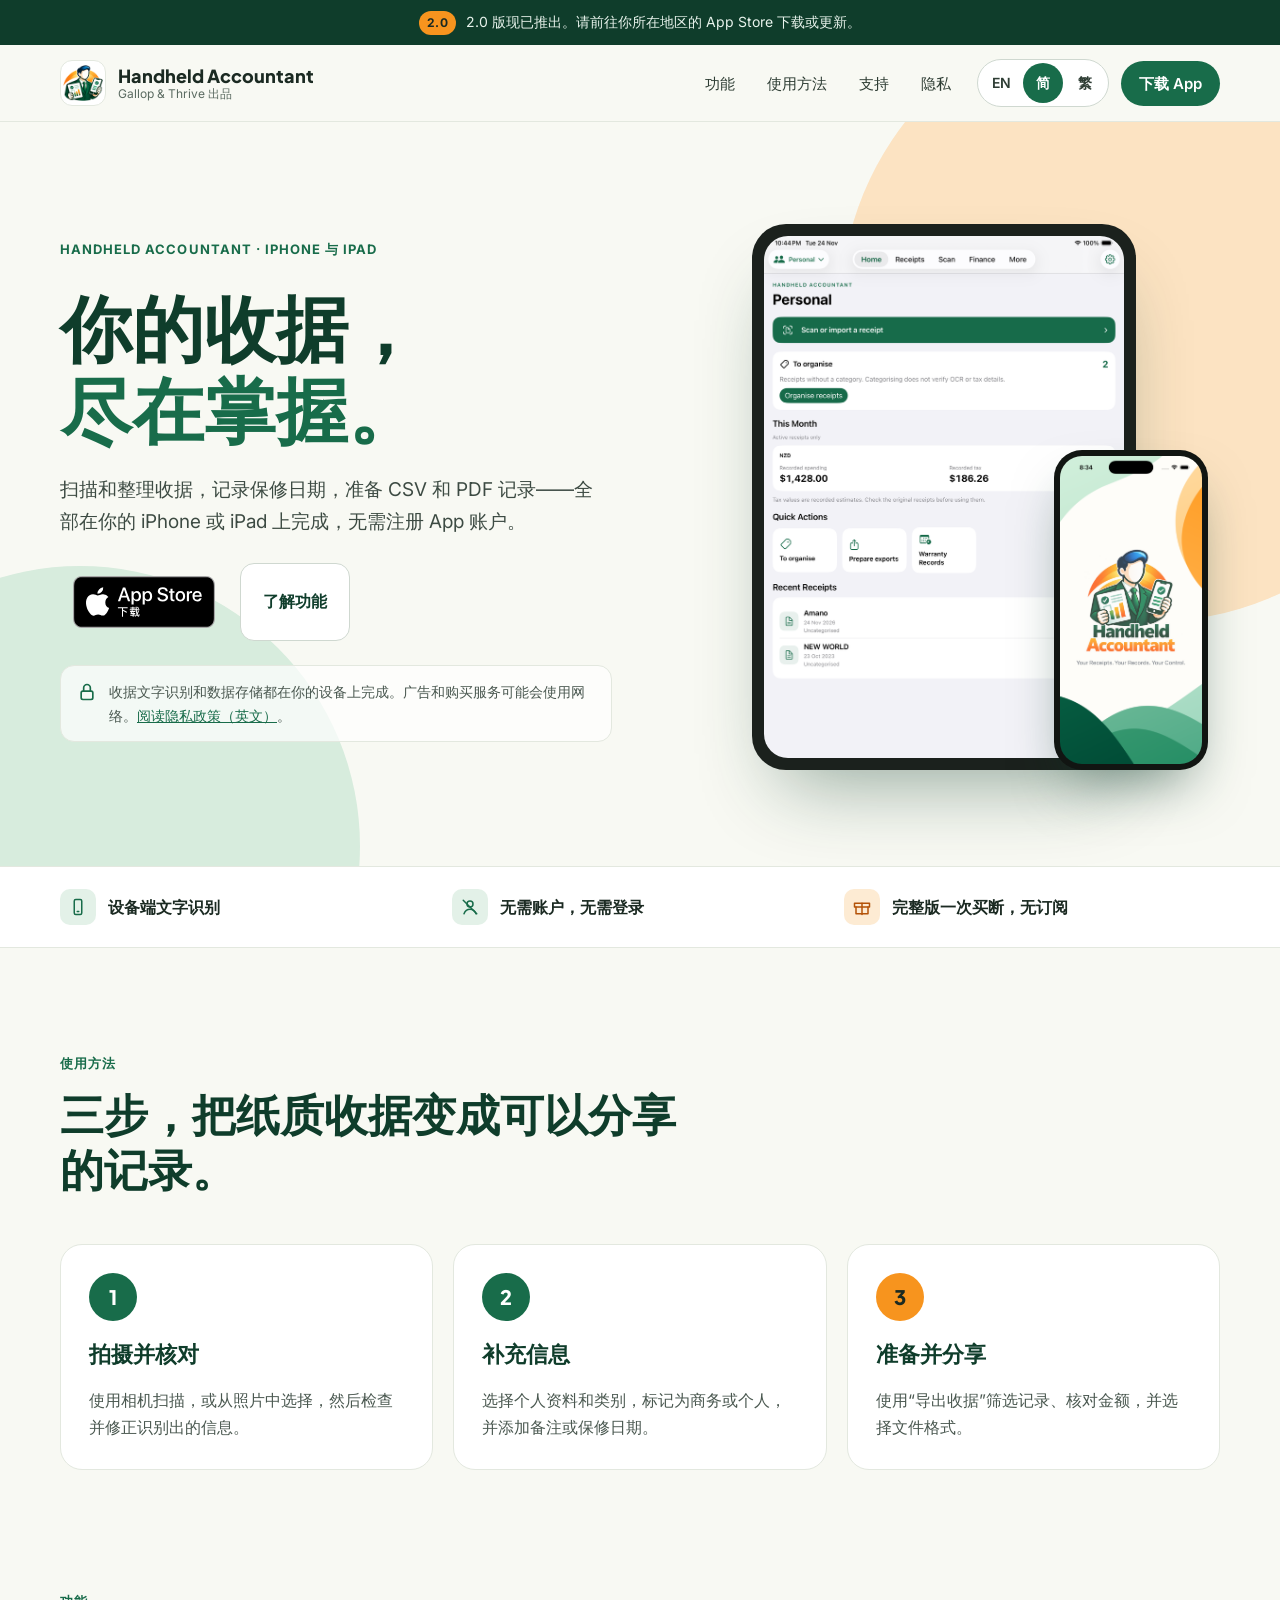
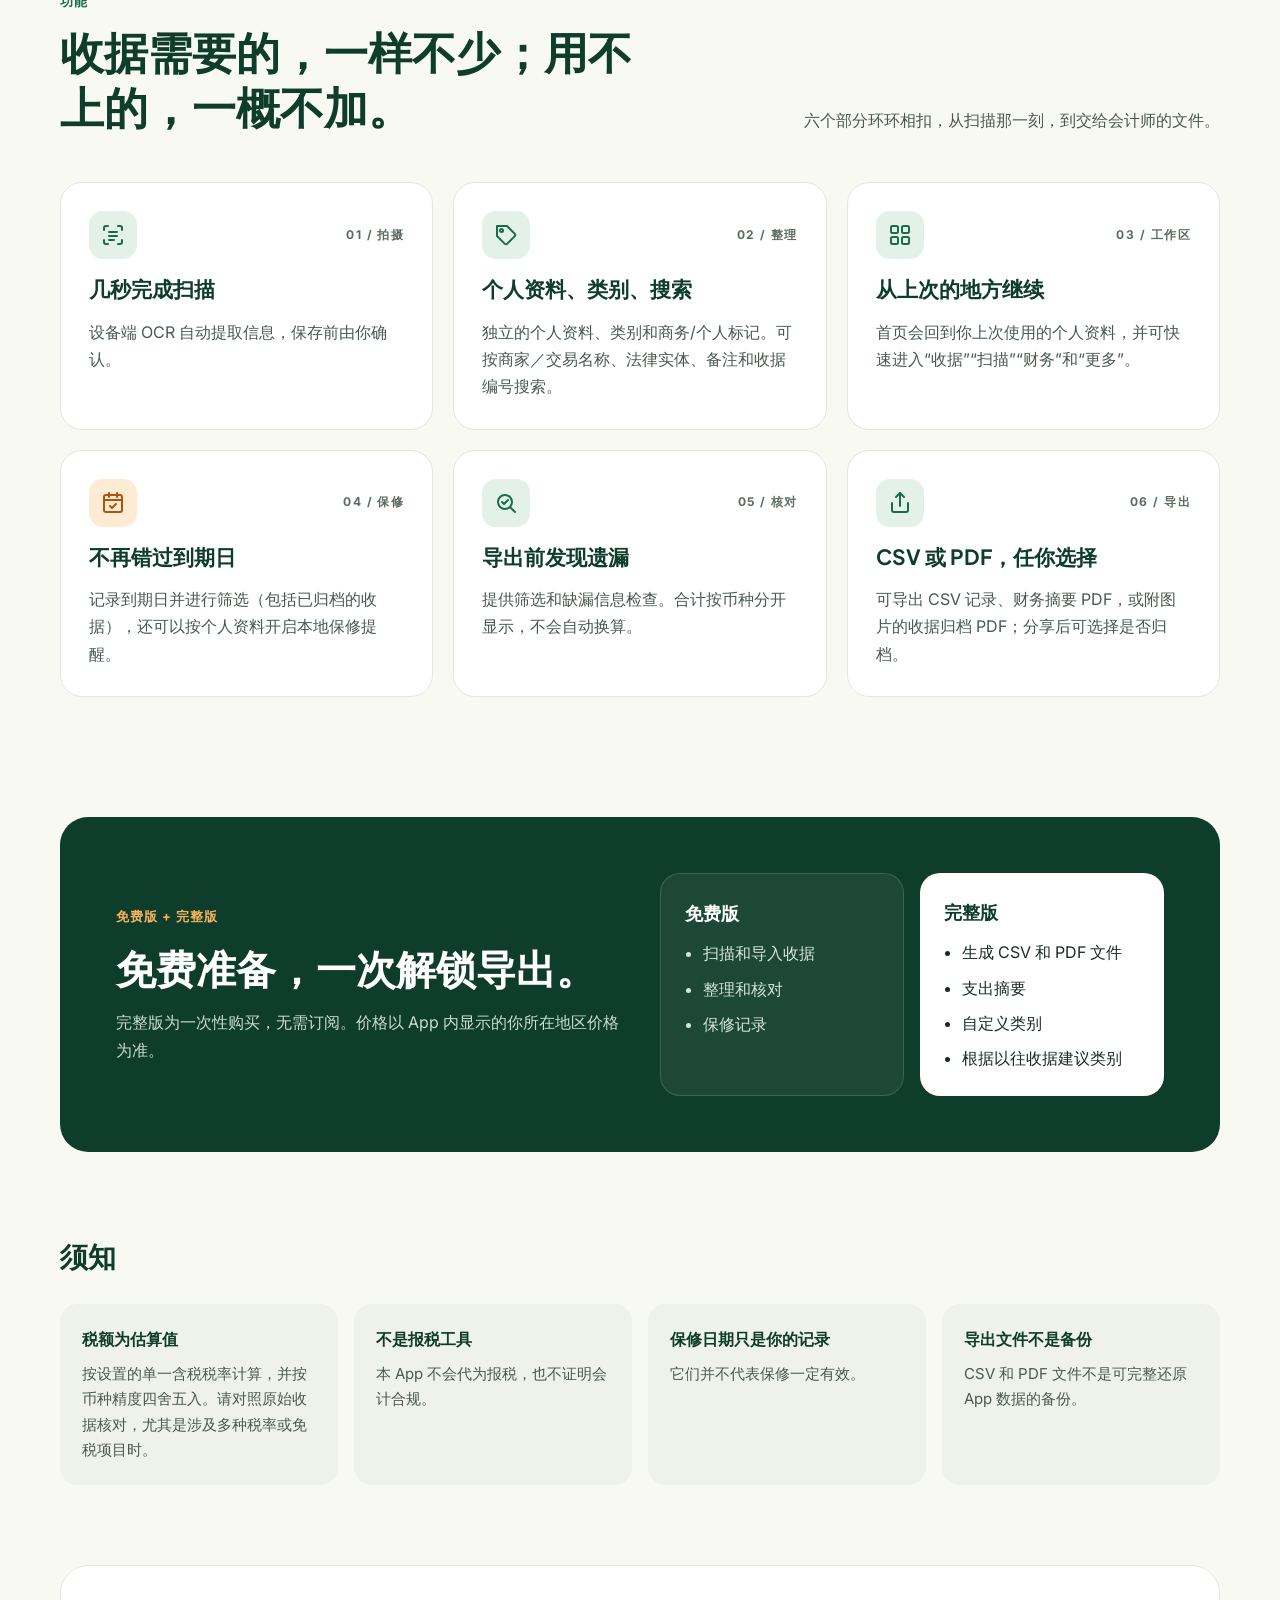
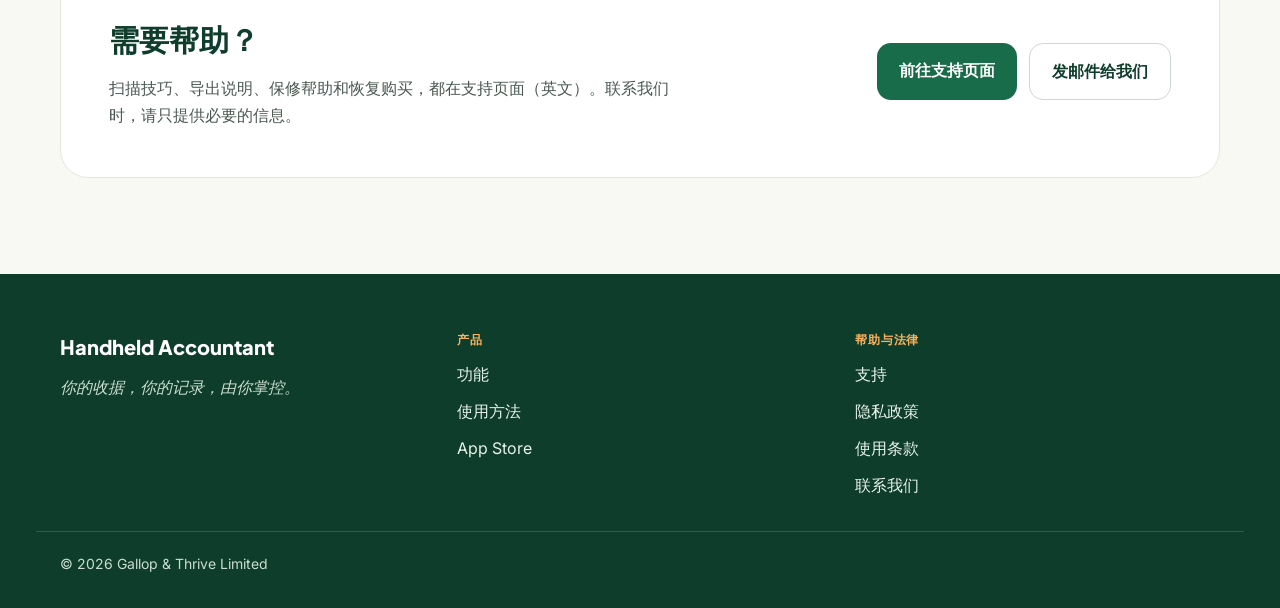
==== commit 7f905e0b: "Update Simplified Chinese page for 2.0 release" ====
--- a/zh-hans/index.html
+++ b/zh-hans/index.html
@@ -12,7 +12,7 @@
 <div class="design-001">
 <!-- Version notice -->
 <div class="version-notice design-002">
-<span class="design-003">2.0</span>2.0 版计划于 2026 年 11 月 25 日推出。以下介绍的是 2.0 版功能，实际可下载的版本请以你所在地区的 App Store 为准。
+<span class="design-003">2.0</span>2.0 版现已推出。请前往你所在地区的 App Store 下载或更新。
 </div>
 <!-- Header -->
 <header class="site-header design-004">
